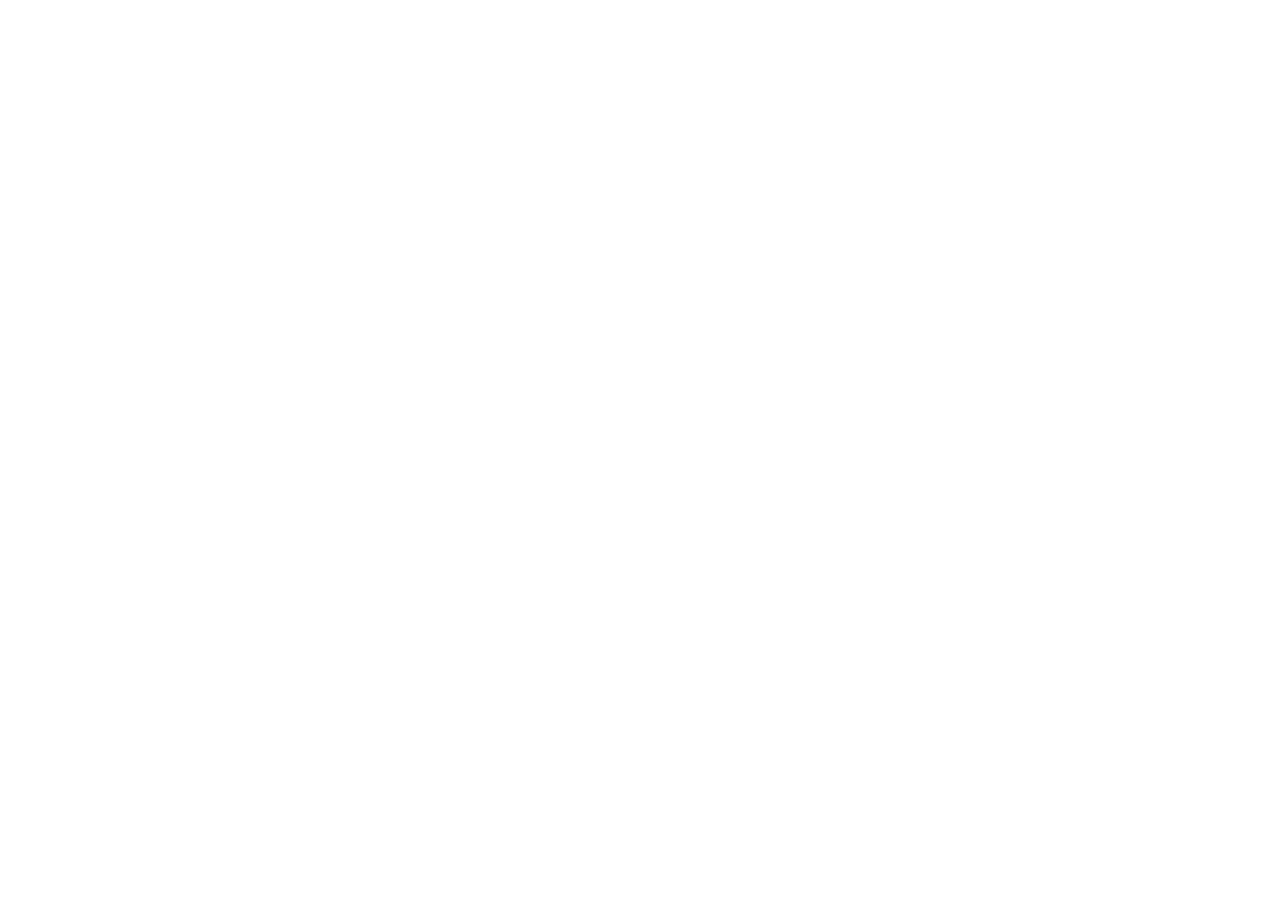
==== index.html @ d7089972 "create (index.htm/ style.css)" ====
<!DOCTYPE html>
<html lang="pt-br">
<head>
    <meta charset="UTF-8">
    <meta http-equiv="X-UA-Compatible" content="IE=edge">
    <meta name="viewport" content="width=device-width, initial-scale=1.0">
    <link rel="stylesheet" href="Css/style.css">
    <link href="https://fonts.googleapis.com/css2?family=Montserrat&display=swap" rel="stylesheet">
    <title>Product Preview</title>
</head>
<body>
    <header></header>
    <main></main>
    <footer></footer>
</body>
</html>
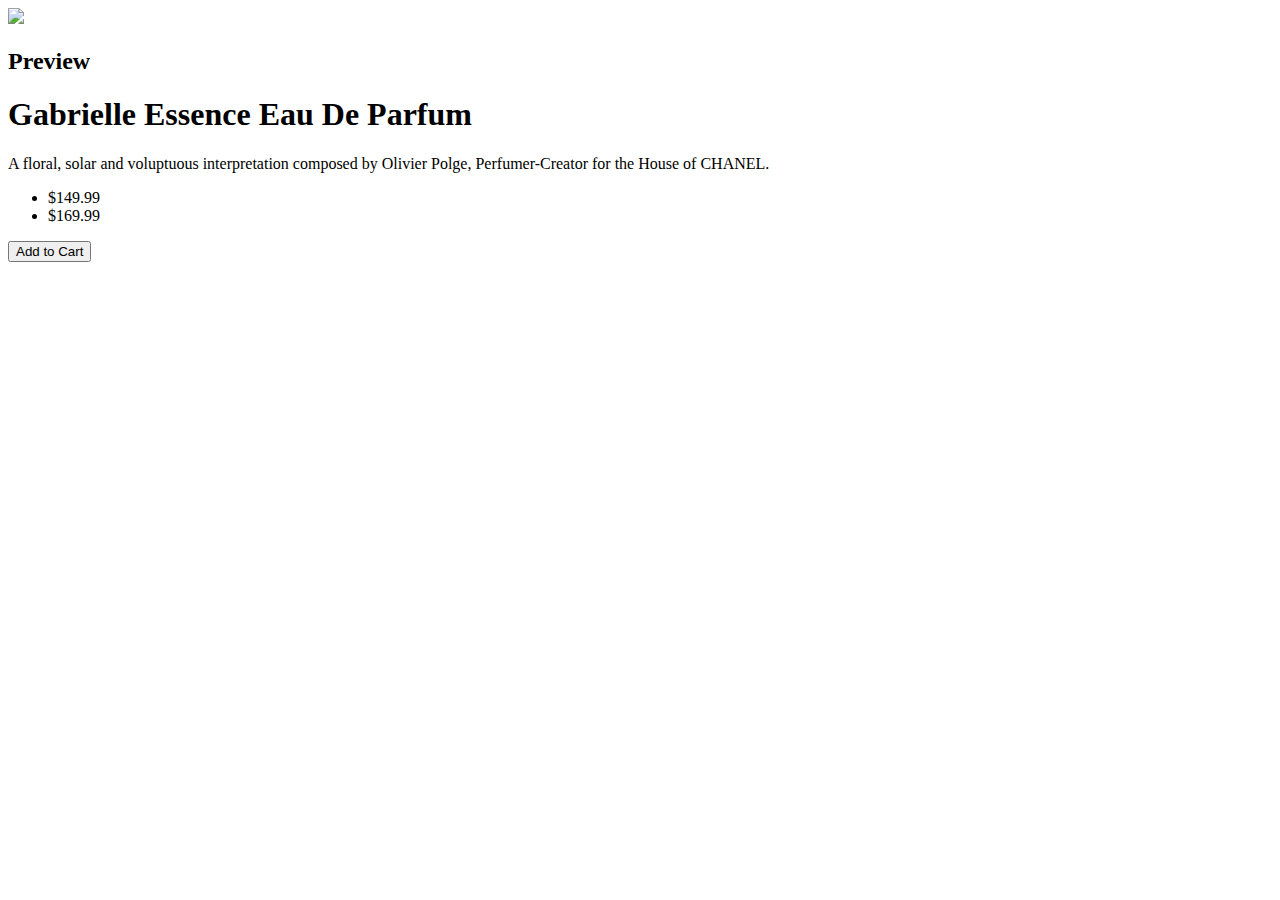
==== commit f5bd939a: "editing in CSS / Creation of class and tags in HTML" ====
--- a/index.html
+++ b/index.html
@@ -9,8 +9,28 @@
     <title>Product Preview</title>
 </head>
 <body>
-    <header></header>
-    <main></main>
+    <article>
+        <picture>
+             <img src="imagens/image-product-desktop.jpg">
+        </picture>
+    </article>
+    <main>
+         <div class="container">
+            <h2>Preview</h2>
+
+            <h1>Gabrielle Essence Eau De Parfum</h1>
+          
+           <p> A floral, solar and voluptuous interpretation composed by Olivier Polge, 
+            Perfumer-Creator for the House of CHANEL.</p>
+          
+            <ul>
+                <li>$149.99</li>
+                <li>$169.99</li>
+            </ul>
+          
+            <button class="btm">Add to Cart</button>
+         </div>
+    </main>
     <footer></footer>
 </body>
 </html>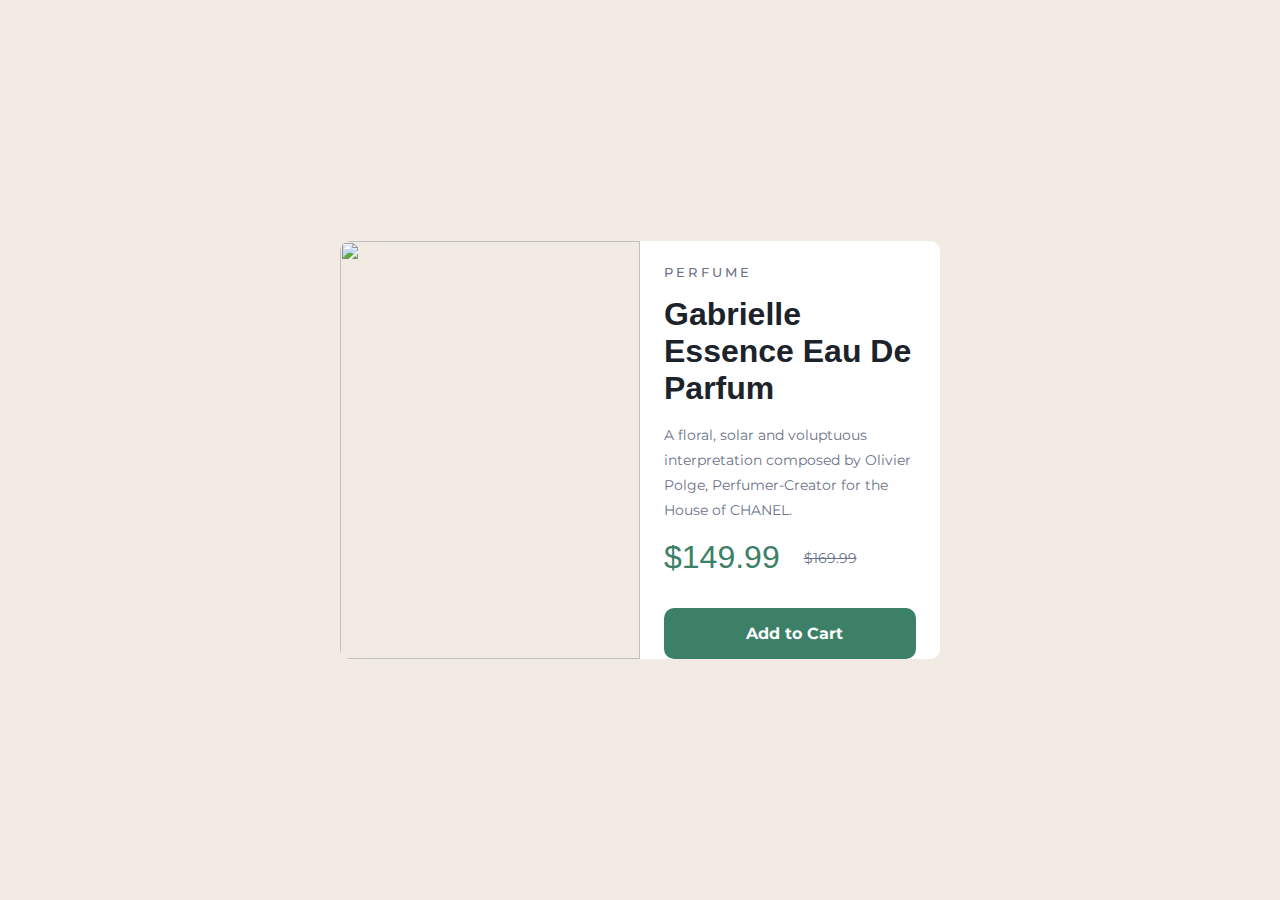
==== commit 4d7cae7e: "Ajuste de hierarquia" ====
--- a/index.html
+++ b/index.html
@@ -4,33 +4,38 @@
     <meta charset="UTF-8">
     <meta http-equiv="X-UA-Compatible" content="IE=edge">
     <meta name="viewport" content="width=device-width, initial-scale=1.0">
-    <link rel="stylesheet" href="Css/style.css">
+    <link rel="stylesheet" href="./Assent/CSS/styletemp.css">
     <link href="https://fonts.googleapis.com/css2?family=Montserrat&display=swap" rel="stylesheet">
     <title>Product Preview</title>
 </head>
 <body>
-    <article>
+    <div class="container">
+      <article>
         <picture>
-             <img src="imagens/image-product-desktop.jpg">
+            <img src="./Assent/Imagens/image-product-desktop.jpg">
         </picture>
-    </article>
-    <main>
-         <div class="container">
-            <h2>Preview</h2>
+      </article>
 
-            <h1>Gabrielle Essence Eau De Parfum</h1>
-          
-           <p> A floral, solar and voluptuous interpretation composed by Olivier Polge, 
-            Perfumer-Creator for the House of CHANEL.</p>
-          
-            <ul>
-                <li>$149.99</li>
-                <li>$169.99</li>
-            </ul>
-          
-            <button class="btm">Add to Cart</button>
-         </div>
-    </main>
-    <footer></footer>
-</body>
+      <article>
+        <h2>perfume</h2>
+
+        <h1>Gabrielle Essence Eau De Parfum</h1>
+
+        <p>
+          A floral, solar and voluptuous interpretation composed by Olivier
+          Polge, Perfumer-Creator for the House of CHANEL.
+        </p>
+
+        <ul>
+          <li class="price">$149.99</li>
+          <li><s>$169.99</s></li>
+        </ul>
+
+        <button class="btn">
+          <img src="./Imagens/icon-cart.svg" alt="" /> Add to Cart
+        </button>
+      </article>
+    </div>
+  </body>
+</html>
 </html>--- a/Assent/CSS/styletemp.css
+++ b/Assent/CSS/styletemp.css
@@ -0,0 +1,158 @@
+* {
+    margin: 0;
+    padding: 0;
+    box-sizing: border-box;
+  }
+  
+  ul {
+    list-style-type: none;
+  }
+  
+  img {
+    max-width: 100%;
+  }
+  
+  body {
+    font-size: 14px;
+    font-family: "Montserrat", sans-serif;
+    background-color: hsl(30, 38%, 92%);
+    display: flex;
+    flex-direction: column;
+    align-items: center;
+    justify-content: center;
+    min-height: calc(100vh - 0.1px);
+    margin: 0 1.5rem;
+  }
+  
+  button,
+  li {
+    font-family: inherit;
+  }
+  
+  h1 {
+    color: hsl(212, 21%, 14%);
+  }
+  
+  .price {
+    color: hsl(158, 36%, 37%);
+  }
+  
+  h1,
+  .price {
+    font-family: "Fraunces", sans-serif;
+  }
+  
+  h2 {
+    text-transform: uppercase;
+    font-size: 0.8rem;
+    font-weight: 500;
+    color: hsl(228, 12%, 48%);
+    margin-bottom: 1rem;
+    letter-spacing: 0.2rem;
+  }
+  
+  p {
+    color: hsl(228, 12%, 48%);
+    line-height: 1.8;
+  }
+  
+  .container {
+    max-width: 600px;
+  }
+  
+  .container h1 {
+    margin-bottom: 1rem;
+    font-size: 2rem;
+  }
+  
+  .container article:first-child img {
+    border-radius: 1rem 1rem 0 0;
+  }
+  
+  .container article:last-child {
+    background-color: #fff;
+    padding: 1.5rem;
+    border-radius: 0 0 1rem 1rem;
+    margin-top: -1rem;
+  }
+  
+  .container p {
+    margin-bottom: 2rem;
+  }
+  
+  .container ul {
+    display: flex;
+    align-items: center;
+    margin-bottom: 2rem;
+  }
+  
+  .container ul li:first-child {
+    font-size: 2rem;
+    margin-right: 1.5rem;
+  }
+  
+  .container ul li:nth-child(2) {
+    color: hsl(228, 12%, 48%);
+  }
+  
+  .container .btn {
+    background-color: hsl(158, 36%, 37%);
+    color: #fff;
+    font-weight: 700;
+    font-size: 1rem;
+    padding: 1rem 2rem;
+    width: 100%;
+    border: none;
+    border-radius: 0.625rem;
+    outline: none;
+    cursor: pointer;
+    transition: 0.3s;
+  
+    display: flex;
+    align-items: center;
+    justify-content: center;
+  }
+  
+  .container .btn:hover {
+    background-color: hsl(158, 38%, 20%);
+  }
+  
+  .container .btn img {
+    margin-right: 0.5rem;
+  }
+  
+  .attribution {
+    font-size: 14px;
+    text-align: center;
+    margin-top: 2rem;
+  }
+  
+  .attribution a {
+    color: hsl(228, 45%, 44%);
+  }
+  
+  @media (min-width: 640px) {
+    .container {
+      display: grid;
+      grid-template-columns: repeat(2, 1fr);
+    }
+  
+    .container article:first-child img {
+      border-radius: 0.625rem 0 0 0.625rem;
+      width: 100%;
+    }
+  
+    .container article:last-child {
+      border-radius: 0 0.625rem 0.625rem 0;
+      margin-top: 0;
+      padding: 1.5rem 1.5rem 0;
+    }
+  
+    picture img {
+      height: 100%;
+    }
+  
+    .container p {
+      margin-bottom: 1rem;
+    }
+  }